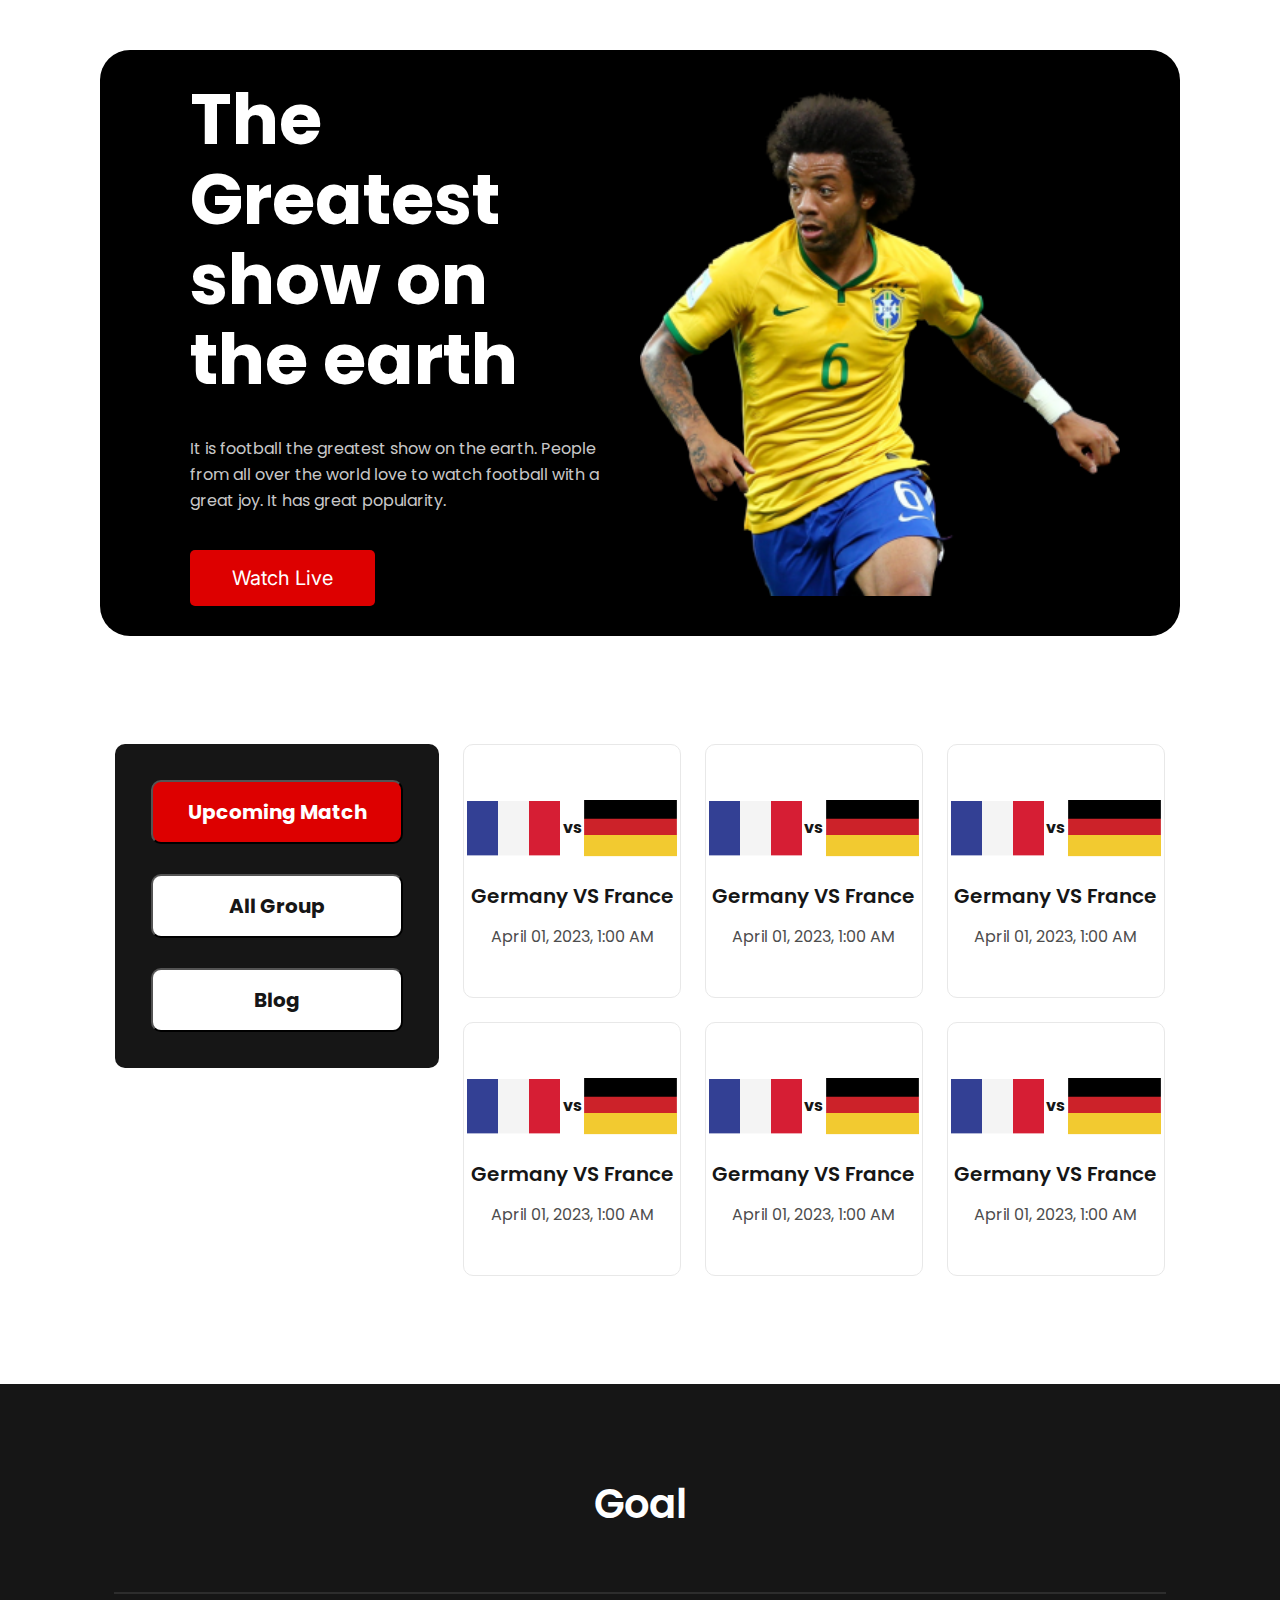
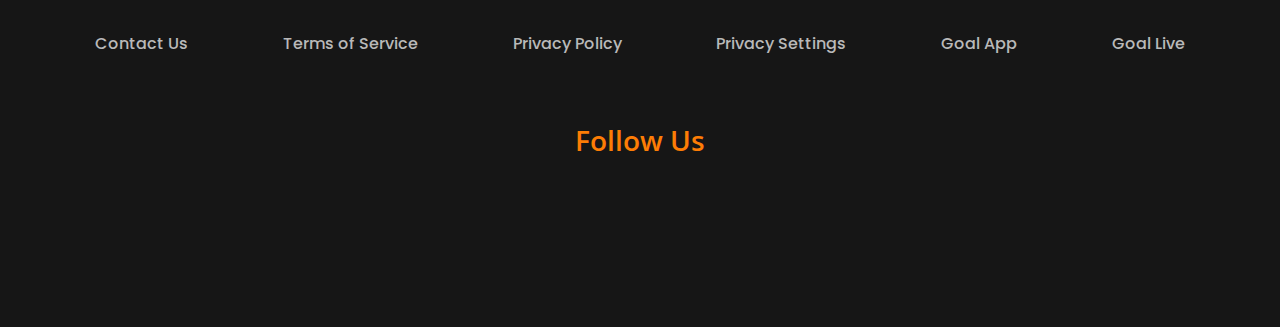
==== upcoming.html @ 33a012c6 "first commit" ====
<!DOCTYPE html>
<html lang="en">

<head>
    <meta charset="UTF-8">
    <meta http-equiv="X-UA-Compatible" content="IE=edge">
    <meta name="viewport" content="width=device-width, initial-scale=1.0">
    <link rel="preconnect" href="https://fonts.googleapis.com">
    <link rel="preconnect" href="https://fonts.gstatic.com" crossorigin>
    <link
        href="https://fonts.googleapis.com/css2?family=Inter&family=Lobster&family=Open+Sans:ital@0;1&family=Poppins:ital@0;1&family=Roboto:ital@0;1&display=swap"
        rel="stylesheet">
        <link rel="stylesheet" href="https://cdnjs.cloudflare.com/ajax/libs/font-awesome/6.1.1/css/all.min.css" integrity="sha512-KfkfwYDsLkIlwQp6LFnl8zNdLGxu9YAA1QvwINks4PhcElQSvqcyVLLD9aMhXd13uQjoXtEKNosOWaZqXgel0g==" crossorigin="anonymous" referrerpolicy="no-referrer" />
    <link rel="stylesheet" href="upcoming.css">
    <title>Upcoming Matches</title>
</head>

<body>
    <header>
        <div class="header-container">
            <div class="heading">
                <h1 class="heading-title">The Greatest show on the earth</h1>
                <p class="heading-des">It is football the greatest show on the earth. People from all over the world love to watch football
                    with a great joy. It has great popularity.</p>
                <button class="watch-live-btn">Watch Live <i class="fa-solid fa-chevron-right"></i></button>
            </div>
            <div class="heading-img-container">
                    <img class="banner-img" src="assets/Banner Image.png" alt="">
            </div>
        </div>
    </header>
    <main>
        <section class="details-container">
            <div class="catagory-container">
                <div class="catagory-box">
                    <div class="catagories">
                        <a class="catagory" href="upcoming.html"><button class="catagory-btn" id="active">Upcoming Match</button></a>
                    </div>
                    <div class="catagories">
                        <a class="catagory" href="#"><button class="catagory-btn">All Group</button></a>
                    </div>
                    <div class="catagories">
                        <a class="catagory" href="index.html"><button class="catagory-btn">Blog</button></a>
                    </div>
                </div>
            </div>
            <div class="match-container">
                <div class="match-details">
                    <div class="countries">
                        <img src="assets/Flag.png" alt="">
                        <span class="vs">vs</span>
                        <img src="assets/germany.png" alt="">
                    </div>
                    <div class="match-des">
                        <h4 class="match-title">Germany VS France</h4>
                        <p class="match-time">April 01, 2023, 1:00 AM</p>
                    </div>
                </div>
                <div class="match-details">
                    <div class="countries">
                        <img src="assets/Flag.png" alt="">
                        <span class="vs">vs</span>
                        <img src="assets/germany.png" alt="">
                    </div>
                    <div class="match-des">
                        <h4 class="match-title">Germany VS France</h4>
                        <p class="match-time">April 01, 2023, 1:00 AM</p>
                    </div>
                </div>
                <div class="match-details">
                    <div class="countries">
                        <img src="assets/Flag.png" alt="">
                        <span class="vs">vs</span>
                        <img src="assets/germany.png" alt="">
                    </div>
                    <div class="match-des">
                        <h4 class="match-title">Germany VS France</h4>
                        <p class="match-time">April 01, 2023, 1:00 AM</p>
                    </div>
                </div>
                <div class="match-details">
                    <div class="countries">
                        <img src="assets/Flag.png" alt="">
                        <span class="vs">vs</span>
                        <img src="assets/germany.png" alt="">
                    </div>
                    <div class="match-des">
                        <h4 class="match-title">Germany VS France</h4>
                        <p class="match-time">April 01, 2023, 1:00 AM</p>
                    </div>
                </div>
                <div class="match-details">
                    <div class="countries">
                        <img src="assets/Flag.png" alt="">
                        <span class="vs">vs</span>
                        <img src="assets/germany.png" alt="">
                    </div>
                    <div class="match-des">
                        <h4 class="match-title">Germany VS France</h4>
                        <p class="match-time">April 01, 2023, 1:00 AM</p>
                    </div>
                </div>
                <div class="match-details">
                    <div class="countries">
                        <img src="assets/Flag.png" alt="">
                        <span class="vs">vs</span>
                        <img src="assets/germany.png" alt="">
                    </div>
                    <div class="match-des">
                        <h4 class="match-title">Germany VS France</h4>
                        <p class="match-time">April 01, 2023, 1:00 AM</p>
                    </div>
                </div>
            </div>
        </section>
    </main>
    <footer class="footer">
        <div class="goal">
            <h2 class="goal-txt">Goal</h2>
        </div>
        <hr class="line">
        <div class="details-box">
            <span>Contact Us</span>
            <span>Terms of Service</span>
            <span>Privacy Policy</span>
            <span>Privacy Settings</span>
            <span>Goal App</span>
            <span>Goal Live</span>
        </div>
        <div class="following">
            <div>
                <h3 class="follow-txt">Follow Us</h3>
            </div>
            <div class="sites">
                <a href="https://www.facebook.com/" target="_blank"><i class="fa-brands fa-facebook"></i></a>
                <a href="https://www.instagram.com/" target="_blank"><i class="fa-brands fa-instagram-square"></i></a>
                <a href="https://twitter.com/" target="_blank"><i class="fa-brands fa-twitter"></i></a>
            </div>
        </div>
    </footer>
</body>

</html>
---- upcoming.css ----
body {
    margin: 0;
    padding: 0;
}

#active {
    background-color: #DD0000;
    color: white;
}

.header-container {
    width: 75%;
    height: 80%;
    margin: 50px auto;
    display: grid;
    grid-template-columns: repeat(2, 1fr);
    background-color: black;
    justify-content: center;
    align-items: center;
    color: white;
    border-radius: 30px;
    padding: 0 60px;
}

.heading {
    max-width: 100%;
    padding: 30px;
}

.heading-title {
    font-family: "Poppins";
    font-style: normal;
    font-weight: 700;
    font-size: 70px;
    line-height: 80px;
    margin: 0px;
}

.heading-des {
    font-family: "Poppins";
    font-style: normal;
    font-weight: 400;
    line-height: 26px;
    margin: 36px 0px;
    color: rgba(255, 255, 255, 0.8);
}

.watch-live-btn {
    width: 185px;
    height: 56px;
    background-color: #DD0000;
    border-radius: 5px;
    padding: 16px 25px;
    font-family: "Inter";
    font-style: normal;
    font-weight: 400;
    font-size: 20px;
    line-height: 23px;
    color: white;
    text-align: center;
    border: 0;
}

.heading-img-container {
    display: flex;
    justify-content: center;
    align-items: center;
}

.banner-img {
    width: 100%;
    max-height: 100%;
}

.details-container {
    width: 82%;
    margin: 108px auto;
    display: grid;
    grid-template-columns: 324px 1fr;
    gap: 24px
}

.catagory-container {
    width: 324px;
    height: 324px;
    background: #161616;
    border-radius: 10px;
}

.catagory-box {
    display: grid;
    grid-template-rows: repeat(3, 1fr);
    gap: 30px;
    justify-content: center;
    align-items: center;
    width: 252px;
    height: 252px;
    margin: 36px auto;
}

.catagories {
    display: flex;
    justify-content: center;
    align-items: center;
}

.catagory {
    text-decoration: none;
}

.catagory-btn {
    width: 252px;
    height: 64px;
    background-color: #FFFFFF;
    border-radius: 10px;
    font-family: 'Poppins';
    font-style: normal;
    font-weight: 700;
    font-size: 20px;
    line-height: 30px;
    color: #161616;
    cursor: pointer;
}

.match-container {
    display: grid;
    grid-template-columns: repeat(3, 1fr);
    gap: 24px;
}

.match-details {
    display: grid;
    grid-template-rows: repeat(2, 1fr);
    gap: 20px;
    align-items: center;
    border: 1px solid #E8E8E8;
    border-radius: 10px;
}

.countries {
    display: flex;
    justify-content: space-evenly;
    align-items: center;
    margin-top: 50px;

}

.vs {
    font-family: 'Poppins';
    font-style: normal;
    font-weight: 700;
    font-size: 16px;
    line-height: 24px;
    text-align: center;
    color: #161616;
}

.match-title {
    font-family: 'Poppins';
    font-style: normal;
    font-weight: 600;
    font-size: 20px;
    line-height: 30px;
    text-align: center;
    color: #161616;
    margin: 0;
}

.match-time {
    font-family: 'Poppins';
    font-style: normal;
    font-weight: 400;
    font-size: 16px;
    line-height: 20px;
    text-align: center;
    color: #4D4D4D;
    margin-bottom: 50px;
}

.footer {
    background-color: #161616;
    color: white;
    width: 100%;
    margin: 0px;
}

.goal {
    padding: 50px 0;
}

.goal-txt {
    font-family: 'Poppins';
    font-style: normal;
    font-weight: 600;
    font-size: 40px;
    line-height: 60px;
    text-align: center;
    color: #FFFFFF;
    margin-top: 40px;
    margin-bottom: 0px;
}

.line {
    width: 82%;
    border: 1px solid rgba(255, 255, 255, 0.1);
}

.details-box {
    margin-top: 24px;
    display: flex;
    justify-content: space-evenly;
    font-family: 'Poppins';
    font-style: normal;
    font-weight: 500;
    font-size: 16px;
    line-height: 52px;
    font-feature-settings: 'liga' off;
    color: #B9B9B9;
}

.following {
    margin-top: 50px;
    padding-bottom: 80px;
    text-align: center;
}

.follow-txt {
    font-family: 'Open Sans';
    font-style: normal;
    font-weight: 600;
    font-size: 28px;
    line-height: 40px;
    text-align: center;
    color: #fd7d05;
    margin-bottom: 36px;
}

.fa-brands {
    text-decoration: none;
    font-size: 44px;
    color: whitesmoke;
    margin: 5px 15px;
}


@media screen and (max-width: 576px) {
    header {
        display: flex;
        justify-content: center;
        margin-top: 15px;
    }

    .header-container {
        width: 90%;
        height: 88%;
        display: flex;
        flex-direction: column;
        margin: 0;
        padding: 0;
        align-items: center;
        justify-content: center;
    }

    .heading {
        display: flex;
        flex-direction: column;
        justify-content: center;
        align-items: center;
        margin-top: 18px;
    }

    .heading-title {
        font-size: 42px;
        line-height: 48px;
        text-align: center;
        padding: 0 15px;
    }

    .heading-des {
        font-size: 14px;
        line-height: 24px;
        text-align: center;
        color: rgba(255, 255, 255, 0.8);
    }

    .details-container {
        width: 90%;
        display: flex;
        flex-direction: column;
        align-items: center;
        justify-content: center;
        margin-top: 15px;
    }

    .catagory-container {
        background-color: white;
    }

    .catagory-btn {
        border: 2px solid #E8E8E8;
    }

    .match-container {
        display: flex;
        flex-direction: column;
        width: 100%;
    }

    .vs {
        font-size: 28px;
    }

    .details-box {
        flex-direction: column;
        justify-content: center;
        align-items: center;
    }
}

@media screen and (min-width: 577px) and (max-width: 768px) {
    header {
        display: flex;
        justify-content: center;
        margin-top: 35px;
    }

    .header-container {
        width: 90%;
        height: 90%;
        margin: 0 auto;
        padding: 0;
    }

    .heading {
        display: flex;
        flex-direction: column;
        justify-content: center;
        margin-top: 18px;
    }

    .heading-title {
        font-size: 40px;
        line-height: 50px;
    }

    .heading-des {
        font-size: 14px;
        line-height: 24px;
        margin: 10px 0;
    }

    .details-container {
        width: 88%;
        display: flex;
        flex-direction: column;
        justify-content: center;
        align-items: center;
        margin: 0 auto;
    }

    .catagory-container {
        width: 100%;
        height: 144px;
        background-color: white;
    }

    .catagory-box {
        width: 100%;
        height: 64px;
        display: flex;
        justify-content: space-around;
        align-items: center;
    }

    .catagory-btn {
        width: 200px;
        height: 64px;
    }

    .match-container {
        display: grid;
        grid-template-columns: repeat(2, 1fr);
        width: 100%;
    }

    .footer{
        margin-top: 48px;
    }
    .details-box {
        width: 82%;
        display: flex;
        flex-wrap: wrap;
        justify-content: center;
        align-items: center;
        margin: 24px auto;
        gap: 32px;
    }

    .follow-txt {
        margin-top: 0;
    }
}
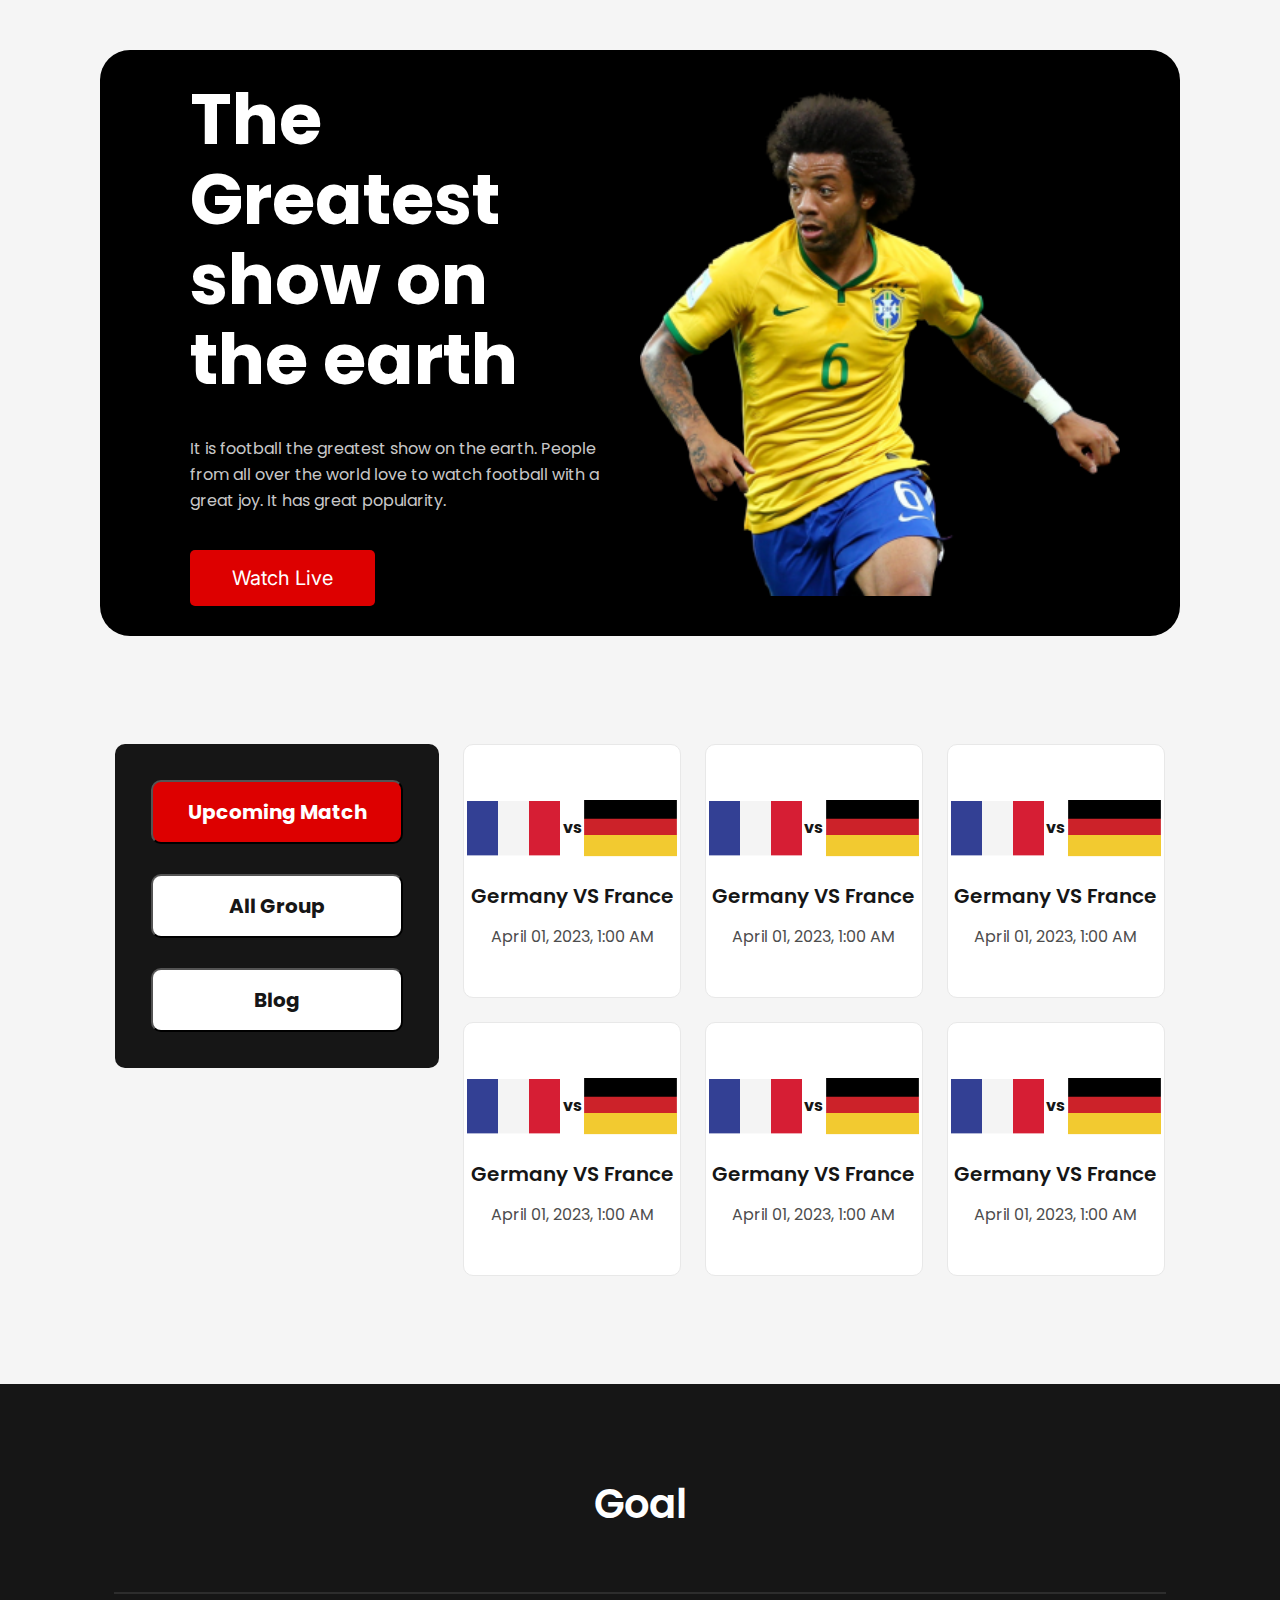
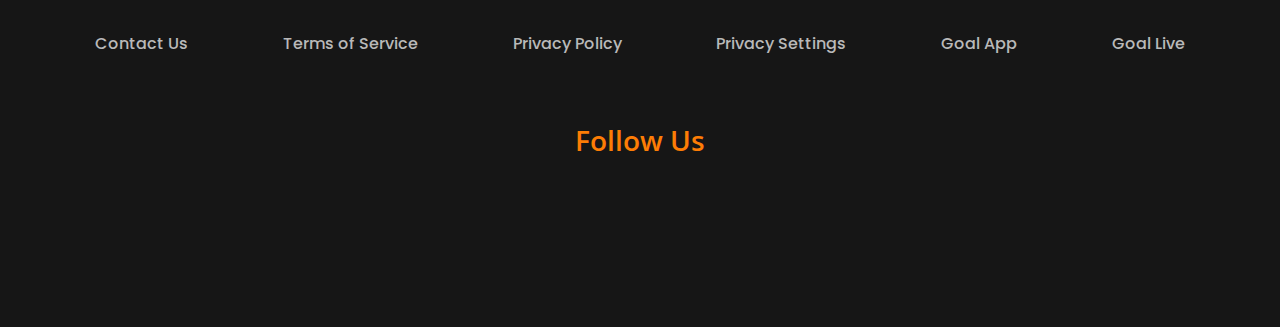
==== commit ea033b4f: "comment added" ====
--- a/upcoming.html
+++ b/upcoming.html
@@ -10,31 +10,37 @@
     <link
         href="https://fonts.googleapis.com/css2?family=Inter&family=Lobster&family=Open+Sans:ital@0;1&family=Poppins:ital@0;1&family=Roboto:ital@0;1&display=swap"
         rel="stylesheet">
-        <link rel="stylesheet" href="https://cdnjs.cloudflare.com/ajax/libs/font-awesome/6.1.1/css/all.min.css" integrity="sha512-KfkfwYDsLkIlwQp6LFnl8zNdLGxu9YAA1QvwINks4PhcElQSvqcyVLLD9aMhXd13uQjoXtEKNosOWaZqXgel0g==" crossorigin="anonymous" referrerpolicy="no-referrer" />
+    <link rel="stylesheet" href="https://cdnjs.cloudflare.com/ajax/libs/font-awesome/6.1.1/css/all.min.css"
+        integrity="sha512-KfkfwYDsLkIlwQp6LFnl8zNdLGxu9YAA1QvwINks4PhcElQSvqcyVLLD9aMhXd13uQjoXtEKNosOWaZqXgel0g=="
+        crossorigin="anonymous" referrerpolicy="no-referrer" />
     <link rel="stylesheet" href="upcoming.css">
     <title>Upcoming Matches</title>
 </head>
 
 <body>
     <header>
+        <!-- Heading Banner -->
         <div class="header-container">
             <div class="heading">
                 <h1 class="heading-title">The Greatest show on the earth</h1>
-                <p class="heading-des">It is football the greatest show on the earth. People from all over the world love to watch football
+                <p class="heading-des">It is football the greatest show on the earth. People from all over the world
+                    love to watch football
                     with a great joy. It has great popularity.</p>
                 <button class="watch-live-btn">Watch Live <i class="fa-solid fa-chevron-right"></i></button>
             </div>
             <div class="heading-img-container">
-                    <img class="banner-img" src="assets/Banner Image.png" alt="">
+                <img class="banner-img" src="assets/Banner Image.png" alt="">
             </div>
         </div>
     </header>
     <main>
         <section class="details-container">
+            <!-- Page Navigation -->
             <div class="catagory-container">
                 <div class="catagory-box">
                     <div class="catagories">
-                        <a class="catagory" href="upcoming.html"><button class="catagory-btn" id="active">Upcoming Match</button></a>
+                        <a class="catagory" href="upcoming.html"><button class="catagory-btn" id="active">Upcoming
+                                Match</button></a>
                     </div>
                     <div class="catagories">
                         <a class="catagory" href="#"><button class="catagory-btn">All Group</button></a>
@@ -44,6 +50,7 @@
                     </div>
                 </div>
             </div>
+            <!-- Matches -->
             <div class="match-container">
                 <div class="match-details">
                     <div class="countries">
@@ -114,6 +121,7 @@
             </div>
         </section>
     </main>
+    <!-- Footer Part -->
     <footer class="footer">
         <div class="goal">
             <h2 class="goal-txt">Goal</h2>
@@ -131,6 +139,7 @@
             <div>
                 <h3 class="follow-txt">Follow Us</h3>
             </div>
+            <!-- Extra Icons -->
             <div class="sites">
                 <a href="https://www.facebook.com/" target="_blank"><i class="fa-brands fa-facebook"></i></a>
                 <a href="https://www.instagram.com/" target="_blank"><i class="fa-brands fa-instagram-square"></i></a>
--- a/upcoming.css
+++ b/upcoming.css
@@ -1,6 +1,13 @@
 body {
     margin: 0;
     padding: 0;
+    background-color: whitesmoke;
+}
+
+/* animation */
+
+.header-container:hover .banner-img {
+    transform: scale(1.2);
 }
 
 #active {
@@ -70,6 +77,7 @@
 .banner-img {
     width: 100%;
     max-height: 100%;
+    transition: transform 0.6s ease-in-out 0.1s;
 }
 
 .details-container {
@@ -135,6 +143,7 @@
     align-items: center;
     border: 1px solid #E8E8E8;
     border-radius: 10px;
+    background-color: white;
 }
 
 .countries {
@@ -242,6 +251,7 @@
     margin: 5px 15px;
 }
 
+/* mobile view */
 
 @media screen and (max-width: 576px) {
     header {
@@ -317,6 +327,8 @@
     }
 }
 
+/* tablet view */
+
 @media screen and (min-width: 577px) and (max-width: 768px) {
     header {
         display: flex;
@@ -361,7 +373,7 @@
     .catagory-container {
         width: 100%;
         height: 144px;
-        background-color: white;
+        background-color: whitesmoke;
     }
 
     .catagory-box {
@@ -383,9 +395,10 @@
         width: 100%;
     }
 
-    .footer{
+    .footer {
         margin-top: 48px;
     }
+
     .details-box {
         width: 82%;
         display: flex;
